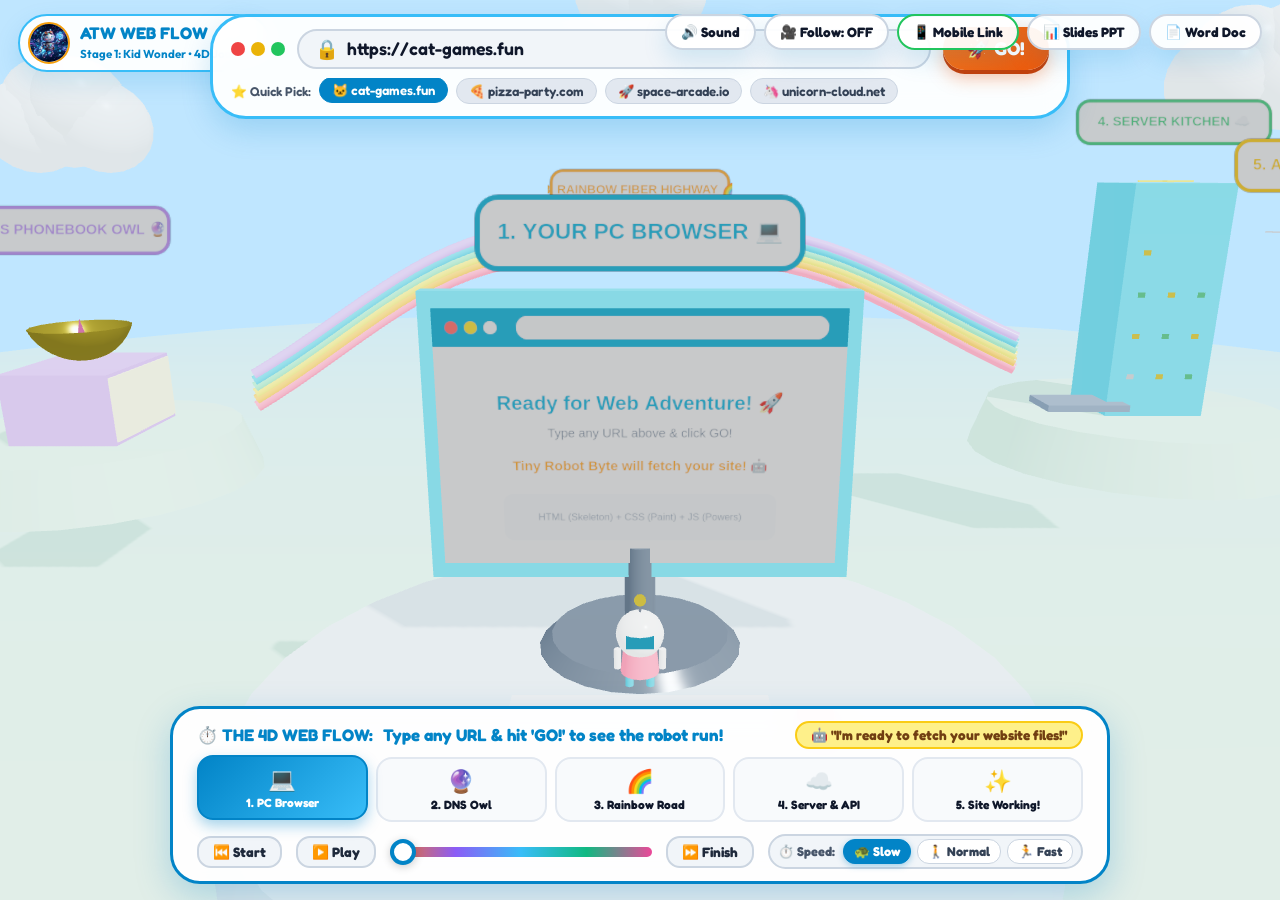
==== index.html @ 29335209 "first stage" ====
<!DOCTYPE html>
<html lang="en">
<head>
    <meta charset="UTF-8">
    <meta name="viewport" content="width=device-width, initial-scale=1.0">
    <title>CyberVerse: How the Web Works (4D Kids Edition - Stage 1)</title>
    <meta name="description" content="Stage 1: Kid Wonder - Type any URL, watch a tiny robot journey through DNS, Rainbow Fiber Highway, and Cloud Server, and return to power on a live working website!">
    <link rel="icon" type="image/jpeg" href="assets/mascot.jpg">
    <link rel="stylesheet" href="style.css">

    <!-- Libraries (Local with CDN fallbacks) -->
    <script src="lib/three.min.js"></script>
    <script>
        if (typeof THREE === 'undefined') {
            document.write('<script src="https://cdnjs.cloudflare.com/ajax/libs/three.js/r128/three.min.js"><\/script>');
        }
    </script>
    <script src="lib/OrbitControls.js"></script>
    <script>
        if (typeof THREE !== 'undefined' && !THREE.OrbitControls) {
            document.write('<script src="https://cdn.jsdelivr.net/npm/three@0.128.0/examples/js/controls/OrbitControls.js"><\/script>');
        }
    </script>
    <script src="lib/confetti.browser.min.js"></script>
    <script>
        if (typeof confetti === 'undefined') {
            document.write('<script src="https://cdn.jsdelivr.net/npm/canvas-confetti@1.6.0/dist/confetti.browser.min.js"><\/script>');
        }
    </script>
</head>
<body>

    <!-- 3D Canvas -->
    <div id="canvas-container"></div>

    <!-- Top Left Brand Mascot -->
    <div class="top-left-brand" id="brand-mascot-btn" title="Click me to talk!">
        <img src="assets/mascot.jpg" alt="Professor Byte" class="mascot-thumb">
        <div class="brand-titles">
            <h1>ATW WEB FLOW</h1>
            <span style="color: var(--brand-blue); font-weight: 700;">Stage 1: Kid Wonder • 4D Journey</span>
        </div>
    </div>

    <!-- Top Center Action: Interactive Address Bar -->
    <header class="top-action-bar" role="banner">
        <div class="browser-input-row">
            <div class="browser-dots">
                <span class="browser-dot dot-red"></span>
                <span class="browser-dot dot-yellow"></span>
                <span class="browser-dot dot-green"></span>
            </div>
            <div class="url-input-box">
                <span class="url-icon">🔒</span>
                <input type="text" id="url-input" class="url-input" value="https://cat-games.fun" placeholder="Type a website URL...">
            </div>
            <button class="btn-go" id="btn-start-journey" title="Send Robot on Web Mission!">
                <span>🚀 GO!</span>
            </button>
        </div>

        <div class="url-presets">
            <span class="preset-label">⭐ Quick Pick:</span>
            <button class="preset-pill active" data-url="https://cat-games.fun" data-name="🐱 Cat Games Live">🐱 cat-games.fun</button>
            <button class="preset-pill" data-url="https://pizza-party.com" data-name="🍕 Pizza Party Robot">🍕 pizza-party.com</button>
            <button class="preset-pill" data-url="https://space-arcade.io" data-name="🚀 Space Arcade 3000">🚀 space-arcade.io</button>
            <button class="preset-pill" data-url="https://unicorn-cloud.net" data-name="🦄 Rainbow Unicorns">🦄 unicorn-cloud.net</button>
        </div>
    </header>

    <!-- Top Right Tools -->
    <nav class="top-right-tools">
        <button class="tool-btn" id="btn-toggle-sound" title="Toggle Sound">
            <span id="sound-icon">🔊 Sound</span>
        </button>
        <button class="tool-btn" id="btn-toggle-cam" title="Toggle Camera Follow Mode">
            <span id="cam-icon">🎥 Follow: OFF</span>
        </button>
        <button class="tool-btn" id="btn-mobile-link" title="Connect Mobile Phone on Same Wi-Fi" style="border-color: #22c55e;">
            <span>📱 Mobile Link</span>
        </button>
        <a href="interactive_presentation.html" class="tool-btn" title="Interactive Presentation Slide Deck">
            <span>📊 Slides PPT</span>
        </a>
        <a href="ATW_Web_Flow_Guide.docx" download class="tool-btn" title="Download Word Guide">
            <span>📄 Word Doc</span>
        </a>
    </nav>

    <!-- Bottom Journey Progress & 4D Time Machine -->
    <footer class="bottom-journey-bar" role="region" aria-label="Web Journey Steps">
        <div class="story-header">
            <div class="story-title-group">
                <span>⏱️ THE 4D WEB FLOW:</span>
                <span id="story-phase-text">Type any URL & hit 'GO!' to see the robot run!</span>
            </div>
            <div class="robot-speech-bubble" id="robot-bubble">
                🤖 "I'm ready to fetch your website files!"
            </div>
        </div>

        <!-- 5 Visual Stages -->
        <div class="journey-steps-grid">
            <div class="journey-step active" id="step-1" data-t="0">
                <span class="step-icon">💻</span>
                <span class="step-label">1. PC Browser</span>
            </div>
            <div class="journey-step" id="step-2" data-t="0.25">
                <span class="step-icon">🔮</span>
                <span class="step-label">2. DNS Owl</span>
            </div>
            <div class="journey-step" id="step-3" data-t="0.45">
                <span class="step-icon">🌈</span>
                <span class="step-label">3. Rainbow Road</span>
            </div>
            <div class="journey-step" id="step-4" data-t="0.75">
                <span class="step-icon">☁️</span>
                <span class="step-label">4. Server & API</span>
            </div>
            <div class="journey-step" id="step-5" data-t="1.0">
                <span class="step-icon">✨</span>
                <span class="step-label">5. Site Working!</span>
            </div>
        </div>

        <!-- 4D Time Machine Scrubber & Speed Controls -->
        <div class="time-scrub-row">
            <button class="scrub-btn" id="btn-rewind" title="Rewind Time">⏮️ Start</button>
            <button class="scrub-btn" id="btn-play-pause" title="Play or Pause">▶️ Play</button>
            <input type="range" min="0" max="100" value="0" step="0.5" class="scrub-slider" id="time-slider" aria-label="4D Time Scrubber">
            <button class="scrub-btn" id="btn-fastforward" title="Jump to Loaded Site">⏩ Finish</button>

            <!-- Speed Options -->
            <div class="speed-control-box">
                <span class="speed-tag-label">⏱️ Speed:</span>
                <button class="speed-btn active" data-speed="0.25" title="Super Slow - Best for learning!">🐢 Slow</button>
                <button class="speed-btn" data-speed="0.6" title="Normal Walking Pace">🚶 Normal</button>
                <button class="speed-btn" data-speed="1.2" title="Fast Running Pace">🏃 Fast</button>
            </div>
        </div>
    </footer>

    <!-- Real Playable Working Website Modal -->
    <div class="site-working-modal" id="working-site-modal" role="dialog" aria-modal="true">
        <div class="site-window-header">
            <div style="display: flex; align-items: center; gap: 8px;">
                <span class="site-tag-success">🟢 HTTP 200 OK</span>
                <span id="modal-site-url" style="font-family: var(--font-heading); font-size: 0.95rem; color: #475569; font-weight: 700;">https://cat-games.fun</span>
            </div>
            
            <!-- Live Tech Sandbox Toggles (HTML, CSS, JS) -->
            <div class="tech-switcher-bar">
                <button class="tech-toggle-btn active" id="btn-toggle-css" title="Toggle CSS Stylesheet ON/OFF">🎨 CSS: ON</button>
                <button class="tech-toggle-btn active" id="btn-toggle-js" title="Toggle JavaScript Brain ON/OFF">⚡ JS: ON</button>
            </div>

            <button class="close-btn" id="btn-close-working-site" title="Close Website">&times;</button>
        </div>

        <!-- The Live Working Playground Screen -->
        <div class="interactive-website-screen" id="site-display-screen">
            <!-- Site Banner -->
            <div class="site-banner">
                <span class="site-banner-icon" id="site-icon">🐱</span>
                <div>
                    <h3 id="site-title">Cat Games Live!</h3>
                    <p id="site-desc">Assembled by your browser with HTML skeleton, CSS styles, and live API data!</p>
                </div>
            </div>

            <!-- Real Interactive Cat Playground Arena -->
            <div class="cat-game-arena" id="cat-arena">
                <div class="cat-character-stage">
                    <div class="cat-mascot-box" id="cat-mascot">
                        <div class="cat-hat" id="cat-hat">🎩</div>
                        <div class="cat-face" id="cat-face">🐱</div>
                        <div class="cat-mood" id="cat-mood-label">Happy & Playful! ❤️</div>
                    </div>

                    <!-- Live Dynamic API Data Feed -->
                    <div class="cat-live-stats">
                        <div class="stat-badge">🐟 Catnip Points: <strong id="cat-score">100</strong></div>
                        <div class="stat-badge">❤️ Happiness: <strong id="cat-happy">100%</strong></div>
                        <div class="stat-badge">📡 Live Players: <strong id="cat-players">5,420</strong></div>
                        <div class="stat-badge">☀️ Weather: <strong id="cat-weather">76°F Sunny</strong></div>
                    </div>
                </div>

                <!-- Interactive Toy Actions -->
                <div class="cat-action-grid">
                    <button class="toy-action-btn" id="btn-cat-yarn">🧶 Throw Yarn Ball (+50 pts)</button>
                    <button class="toy-action-btn" id="btn-cat-fish">🐟 Feed Fish Snack (+100 pts)</button>
                    <button class="toy-action-btn" id="btn-cat-laser">🔴 Shine Laser Pointer</button>
                    <button class="toy-action-btn" id="btn-cat-hat">🎩 Change Cute Hat</button>
                </div>

                <div id="toy-reaction" class="toy-reaction-text">
                    ✨ Click any toy above to test the live JavaScript and API!
                </div>
            </div>

            <!-- Technical Web Explanation Footer -->
            <div class="site-explain-footer">
                <span>🦴 <strong>HTML</strong> provided the buttons & text</span>
                <span>🎨 <strong>CSS</strong> gave the colors & cute layout</span>
                <span>⚡ <strong>JavaScript</strong> powers the toy reactions!</span>
            </div>
        </div>
    </div>

    <!-- Station Educational Card Modal -->
    <div class="station-modal" id="station-modal" role="dialog" aria-modal="true">
        <div style="display: flex; justify-content: space-between; align-items: flex-start;">
            <div>
                <span style="font-size: 0.8rem; font-weight: 700; color: var(--brand-blue); text-transform: uppercase;" id="station-modal-badge">STATION</span>
                <h2 style="font-family: var(--font-heading); font-size: 1.35rem; color: #0f172a;" id="station-modal-title">Station Name</h2>
            </div>
            <button class="close-btn" id="btn-close-station">&times;</button>
        </div>

        <div class="analogy-box">
            <strong style="color: #166534; font-size: 0.85rem;">💡 The Kid Analogy:</strong>
            <p id="station-modal-analogy" style="margin-top: 4px;">Analogy text goes here...</p>
        </div>

        <div class="fun-fact-box">
            <strong style="color: #854d0e; font-size: 0.85rem;">⚡ Mind-Blowing Web Fact:</strong>
            <p id="station-modal-fact" style="margin-top: 4px;">Fact text goes here...</p>
        </div>

        <button class="station-read-btn" id="btn-read-station">
            <span>🔊 Robot Byte, Read This!</span>
        </button>
    </div>

    <!-- Mobile Local Network Connect Modal -->
    <div class="station-modal" id="mobile-modal" role="dialog" aria-modal="true" style="display: none;">
        <div style="display: flex; justify-content: space-between; align-items: flex-start;">
            <div>
                <span style="font-size: 0.8rem; font-weight: 700; color: #16a34a; text-transform: uppercase;">LOCAL NETWORK ACCESS</span>
                <h2 style="font-family: var(--font-heading); font-size: 1.35rem; color: #0f172a;">📱 Open on Your Mobile Phone</h2>
            </div>
            <button class="close-btn" id="btn-close-mobile">&times;</button>
        </div>

        <div class="analogy-box" style="margin-top: 14px;">
            <strong style="color: #166534; font-size: 0.9rem;">📶 Connect on the Same Wi-Fi:</strong>
            <p style="margin-top: 6px; font-size: 0.92rem; color: #334155;">
                Make sure your phone or tablet is connected to the same Wi-Fi network as this computer, then open any browser and visit:
            </p>
            <div style="margin-top: 10px; display: flex; align-items: center; gap: 8px;">
                <input type="text" id="mobile-ip-input" readonly value="http://192.168.1.2:5173/" style="flex: 1; padding: 10px 14px; font-family: monospace; font-size: 1.05rem; font-weight: 700; color: #0369a1; background: #e0f2fe; border: 2px solid #38bdf8; border-radius: 12px; outline: none;">
                <button id="btn-copy-mobile-ip" class="btn-go" style="padding: 10px 18px; font-size: 0.95rem; border-radius: 12px;">📋 Copy</button>
            </div>
            <div id="copy-feedback" style="font-size: 0.82rem; color: #16a34a; font-weight: 700; margin-top: 6px; min-height: 1.2rem;"></div>
        </div>

        <div class="fun-fact-box" style="margin-top: 12px;">
            <strong style="color: #854d0e; font-size: 0.85rem;">⚡ Multi-Device Web Fact:</strong>
            <p style="margin-top: 4px; font-size: 0.85rem; color: #475569;">
                Your computer acts as a live HTTP host! Packets fly between your smartphone and PC through your home Wi-Fi router in under 1 millisecond.
            </p>
        </div>
    </div>

    <!-- Scripts -->
    <script src="audio.js"></script>
    <script src="world.js"></script>
    <script src="app.js"></script>
</body>
</html>
---- style.css ----
/* ============================================================================
   ATW WEB FLOW: BRIGHT & SUNNY EDITION - Kid-Friendly Stylesheet
   Light, cheerful, high-contrast, colorful, intuitive, and joyful
   ============================================================================ */

@import url('https://fonts.googleapis.com/css2?family=Fredoka:wght@400;500;600;700&family=Outfit:wght@400;600;700;800&family=Space+Grotesk:wght@500;700&display=swap');

:root {
    --sky-top: #bae6fd;
    --sky-bottom: #f0f9ff;
    --card-bg: rgba(255, 255, 255, 0.94);
    --card-border: #38bdf8;
    
    --brand-blue: #0284c7;
    --brand-yellow: #f59e0b;
    --brand-pink: #ec4899;
    --brand-purple: #8b5cf6;
    --brand-green: #10b981;
    --brand-orange: #f97316;

    --text-dark: #0f172a;
    --text-muted: #475569;

    --font-heading: 'Fredoka', cursive, sans-serif;
    --font-body: 'Outfit', sans-serif;
    --font-mono: 'Space Grotesk', monospace;

    --shadow-soft: 0 10px 25px rgba(2, 132, 199, 0.15);
    --shadow-pop: 0 8px 0 rgba(2, 132, 199, 0.25);
}

* {
    box-sizing: border-box;
    margin: 0;
    padding: 0;
    user-select: none;
    -webkit-user-select: none;
}

body {
    background: linear-gradient(180deg, #7dd3fc 0%, #e0f2fe 60%, #f0fdf4 100%);
    color: var(--text-dark);
    font-family: var(--font-body);
    overflow: hidden;
    width: 100vw;
    height: 100vh;
}

#canvas-container {
    position: absolute;
    top: 0;
    left: 0;
    width: 100%;
    height: 100%;
    z-index: 1;
}

/* ============================================================================
   TOP BROWSER URL SEARCH BAR (THE MAIN ACTION FOR KIDS!)
   ============================================================================ */

.top-action-bar {
    position: absolute;
    top: 14px;
    left: 50%;
    transform: translateX(-50%);
    width: 90%;
    max-width: 860px;
    background: var(--card-bg);
    border: 3px solid var(--card-border);
    border-radius: 36px;
    padding: 10px 18px;
    box-shadow: 0 12px 30px rgba(2, 132, 199, 0.2);
    backdrop-filter: blur(12px);
    z-index: 10;
    display: flex;
    flex-direction: column;
    gap: 8px;
}

.browser-input-row {
    display: flex;
    align-items: center;
    gap: 12px;
}

.browser-dots {
    display: flex;
    gap: 6px;
}

.browser-dot {
    width: 14px;
    height: 14px;
    border-radius: 50%;
}
.dot-red { background: #ef4444; }
.dot-yellow { background: #eab308; }
.dot-green { background: #22c55e; }

.url-input-box {
    flex: 1;
    display: flex;
    align-items: center;
    background: #f1f5f9;
    border: 2px solid #cbd5e1;
    border-radius: 24px;
    padding: 6px 16px;
    gap: 8px;
    transition: all 0.2s ease;
}

.url-input-box:focus-within {
    border-color: var(--brand-blue);
    background: #ffffff;
    box-shadow: 0 0 12px rgba(2, 132, 199, 0.25);
}

.url-icon {
    font-size: 1.2rem;
}

.url-input {
    flex: 1;
    background: transparent;
    border: none;
    outline: none;
    font-family: var(--font-heading);
    font-size: 1.1rem;
    color: var(--text-dark);
    font-weight: 600;
}

.btn-go {
    background: linear-gradient(135deg, #f97316, #ea580c);
    border: none;
    color: #ffffff;
    font-family: var(--font-heading);
    font-size: 1.15rem;
    font-weight: 700;
    padding: 10px 24px;
    border-radius: 24px;
    cursor: pointer;
    display: flex;
    align-items: center;
    gap: 8px;
    box-shadow: 0 4px 0 #c2410c, 0 8px 18px rgba(234, 88, 12, 0.35);
    transition: all 0.15s ease;
}

.btn-go:hover {
    transform: translateY(-2px);
    box-shadow: 0 6px 0 #c2410c, 0 12px 22px rgba(234, 88, 12, 0.45);
}

.btn-go:active {
    transform: translateY(2px);
    box-shadow: 0 2px 0 #c2410c;
}

/* Quick Pick Preset Pills */
.url-presets {
    display: flex;
    align-items: center;
    gap: 8px;
    overflow-x: auto;
    padding-bottom: 2px;
}

.preset-label {
    font-family: var(--font-heading);
    font-size: 0.8rem;
    color: var(--text-muted);
    font-weight: 600;
}

.preset-pill {
    background: #e2e8f0;
    border: 1px solid #cbd5e1;
    border-radius: 16px;
    padding: 4px 12px;
    font-family: var(--font-heading);
    font-size: 0.82rem;
    font-weight: 600;
    color: #334155;
    cursor: pointer;
    white-space: nowrap;
    transition: all 0.15s ease;
}

.preset-pill:hover, .preset-pill.active {
    background: var(--brand-blue);
    border-color: var(--brand-blue);
    color: #ffffff;
    transform: translateY(-1px);
}

/* ============================================================================
   TOP CORNER CONTROLS (MASCOT & SOUND)
   ============================================================================ */

.top-left-brand {
    position: absolute;
    top: 14px;
    left: 18px;
    display: flex;
    align-items: center;
    gap: 10px;
    background: var(--card-bg);
    border: 2px solid var(--card-border);
    border-radius: 30px;
    padding: 6px 14px 6px 8px;
    box-shadow: var(--shadow-soft);
    z-index: 10;
    cursor: pointer;
}

.mascot-thumb {
    width: 42px;
    height: 42px;
    border-radius: 50%;
    border: 2px solid var(--brand-yellow);
    animation: bounceMascot 2.5s infinite ease-in-out;
}

@keyframes bounceMascot {
    0%, 100% { transform: translateY(0); }
    50% { transform: translateY(-4px); }
}

.brand-titles h1 {
    font-family: var(--font-heading);
    font-size: 1.05rem;
    color: var(--brand-blue);
    line-height: 1.1;
}

.brand-titles span {
    font-size: 0.72rem;
    color: var(--text-muted);
    font-weight: 600;
}

.top-right-tools {
    position: absolute;
    top: 14px;
    right: 18px;
    display: flex;
    gap: 8px;
    z-index: 10;
}

.tool-btn {
    background: var(--card-bg);
    border: 2px solid #cbd5e1;
    border-radius: 20px;
    padding: 8px 14px;
    font-family: var(--font-heading);
    font-size: 0.85rem;
    font-weight: 700;
    color: var(--text-dark);
    cursor: pointer;
    display: flex;
    align-items: center;
    gap: 6px;
    box-shadow: var(--shadow-soft);
    transition: all 0.2s ease;
    text-decoration: none;
}

.tool-btn:hover {
    border-color: var(--brand-blue);
    background: #ffffff;
    transform: translateY(-2px);
}

/* ============================================================================
   BOTTOM STEP JOURNEY PROGRESS BAR
   ============================================================================ */

.bottom-journey-bar {
    position: absolute;
    bottom: 16px;
    left: 50%;
    transform: translateX(-50%);
    width: 92%;
    max-width: 940px;
    background: var(--card-bg);
    border: 3px solid var(--brand-blue);
    border-radius: 30px;
    padding: 12px 24px;
    box-shadow: 0 12px 35px rgba(2, 132, 199, 0.25);
    backdrop-filter: blur(12px);
    z-index: 10;
    display: flex;
    flex-direction: column;
    gap: 8px;
}

.story-header {
    display: flex;
    justify-content: space-between;
    align-items: center;
}

.story-title-group {
    display: flex;
    align-items: center;
    gap: 10px;
    font-family: var(--font-heading);
    font-size: 1.05rem;
    font-weight: 700;
    color: var(--brand-blue);
}

.robot-speech-bubble {
    background: #fef08a;
    border: 2px solid #facc15;
    border-radius: 16px;
    padding: 4px 14px;
    font-family: var(--font-heading);
    font-size: 0.85rem;
    color: #713f12;
    font-weight: 700;
    animation: pulseSpeech 2s infinite ease-in-out;
}

@keyframes pulseSpeech {
    0%, 100% { transform: scale(1); }
    50% { transform: scale(1.02); }
}

.journey-steps-grid {
    display: grid;
    grid-template-columns: repeat(5, 1fr);
    gap: 8px;
}

.journey-step {
    background: #f8fafc;
    border: 2px solid #e2e8f0;
    border-radius: 16px;
    padding: 8px 10px;
    text-align: center;
    cursor: pointer;
    transition: all 0.2s ease;
    display: flex;
    flex-direction: column;
    align-items: center;
    gap: 2px;
}

.journey-step:hover {
    border-color: var(--brand-blue);
    background: #ffffff;
    transform: translateY(-2px);
}

.journey-step.active {
    background: linear-gradient(135deg, #0284c7, #38bdf8);
    border-color: #0284c7;
    color: #ffffff;
    box-shadow: 0 6px 14px rgba(2, 132, 199, 0.35);
    transform: translateY(-2px);
}

.step-icon {
    font-size: 1.4rem;
}

.step-label {
    font-family: var(--font-heading);
    font-size: 0.75rem;
    font-weight: 700;
}

/* 4D Time Machine Scrubber */
.time-scrub-row {
    display: flex;
    align-items: center;
    gap: 14px;
    margin-top: 4px;
}

.scrub-slider {
    flex: 1;
    -webkit-appearance: none;
    appearance: none;
    height: 10px;
    border-radius: 5px;
    background: linear-gradient(90deg, #f97316, #8b5cf6, #38bdf8, #10b981, #ec4899);
    outline: none;
    cursor: pointer;
}

.scrub-slider::-webkit-slider-thumb {
    -webkit-appearance: none;
    appearance: none;
    width: 26px;
    height: 26px;
    border-radius: 50%;
    background: #ffffff;
    border: 4px solid var(--brand-blue);
    box-shadow: 0 2px 8px rgba(0, 0, 0, 0.2);
    cursor: grab;
    transition: transform 0.15s ease;
}

.scrub-slider::-webkit-slider-thumb:hover {
    transform: scale(1.2);
}

.scrub-btn {
    background: #f1f5f9;
    border: 2px solid #cbd5e1;
    border-radius: 14px;
    color: #1e293b;
    font-family: var(--font-heading);
    font-weight: 700;
    font-size: 0.85rem;
    padding: 6px 14px;
    cursor: pointer;
    display: flex;
    align-items: center;
    gap: 6px;
    transition: all 0.2s ease;
}

.scrub-btn:hover {
    background: var(--brand-blue);
    border-color: var(--brand-blue);
    color: #ffffff;
}

/* Speed Controls */
.speed-control-box {
    display: flex;
    align-items: center;
    gap: 6px;
    background: #f1f5f9;
    border: 2px solid #cbd5e1;
    border-radius: 18px;
    padding: 3px 8px;
}

.speed-tag-label {
    font-family: var(--font-heading);
    font-size: 0.8rem;
    font-weight: 700;
    color: var(--text-muted);
    margin-right: 2px;
}

.speed-btn {
    background: #ffffff;
    border: 1px solid #cbd5e1;
    border-radius: 12px;
    color: #334155;
    font-family: var(--font-heading);
    font-weight: 700;
    font-size: 0.8rem;
    padding: 4px 10px;
    cursor: pointer;
    transition: all 0.15s ease;
}

.speed-btn:hover {
    border-color: var(--brand-blue);
    transform: translateY(-1px);
}

.speed-btn.active {
    background: var(--brand-blue);
    border-color: var(--brand-blue);
    color: #ffffff;
    box-shadow: 0 2px 6px rgba(2, 132, 199, 0.35);
}

/* ============================================================================
   LIVE WORKING WEBSITE POPUP / MODAL (WHEN ROBOT RETURNS!)
   ============================================================================ */

.site-working-modal {
    position: absolute;
    top: 50%;
    left: 50%;
    transform: translate(-50%, -50%) scale(0.9);
    width: 620px;
    max-width: 95vw;
    background: #ffffff;
    border: 4px solid var(--brand-green);
    border-radius: 32px;
    padding: 24px;
    box-shadow: 0 20px 60px rgba(16, 185, 129, 0.35);
    z-index: 30;
    opacity: 0;
    pointer-events: none;
    transition: all 0.3s cubic-bezier(0.16, 1, 0.3, 1);
}

.site-working-modal.open {
    opacity: 1;
    pointer-events: auto;
    transform: translate(-50%, -50%) scale(1);
}

.site-window-header {
    display: flex;
    justify-content: space-between;
    align-items: center;
    border-bottom: 2px solid #f1f5f9;
    padding-bottom: 12px;
    margin-bottom: 14px;
}

.tech-switcher-bar {
    display: flex;
    gap: 6px;
}

.tech-toggle-btn {
    background: #f1f5f9;
    border: 2px solid #cbd5e1;
    border-radius: 14px;
    font-family: var(--font-heading);
    font-size: 0.8rem;
    font-weight: 700;
    color: #475569;
    padding: 4px 10px;
    cursor: pointer;
    transition: all 0.15s ease;
}

.tech-toggle-btn.active {
    background: var(--brand-blue);
    border-color: var(--brand-blue);
    color: #ffffff;
    box-shadow: 0 2px 6px rgba(2, 132, 199, 0.3);
}

/* Interactive Mini-Site Frame */
.interactive-website-screen {
    background: linear-gradient(135deg, #f0fdf4, #e0f2fe);
    border: 3px solid #cbd5e1;
    border-radius: 20px;
    padding: 20px;
    min-height: 380px;
    display: flex;
    flex-direction: column;
    justify-content: space-between;
    transition: all 0.3s ease;
}

/* CSS-Disabled Mode (Shows kids what HTML without CSS looks like!) */
.interactive-website-screen.css-disabled {
    background: #ffffff !important;
    border: 2px solid #000000 !important;
    border-radius: 0 !important;
    font-family: 'Times New Roman', serif !important;
    color: #000000 !important;
    box-shadow: none !important;
}

.interactive-website-screen.css-disabled * {
    font-family: 'Times New Roman', serif !important;
    border-radius: 0 !important;
    background: #e5e5e5 !important;
    color: #000000 !important;
    box-shadow: none !important;
    border: 1px solid #777777 !important;
}

.site-banner {
    display: flex;
    align-items: center;
    gap: 12px;
}

.site-banner-icon {
    font-size: 2.8rem;
}

.site-banner h3 {
    font-family: var(--font-heading);
    font-size: 1.5rem;
    color: #0f172a;
}

.site-banner p {
    font-size: 0.9rem;
    color: #475569;
}

/* Cat Game Arena */
.cat-game-arena {
    background: #ffffff;
    border: 3px solid var(--brand-blue);
    border-radius: 20px;
    padding: 16px;
    margin: 12px 0;
    display: flex;
    flex-direction: column;
    gap: 12px;
}

.cat-character-stage {
    display: flex;
    align-items: center;
    justify-content: space-around;
    padding: 10px;
    background: #f8fafc;
    border-radius: 16px;
}

.cat-mascot-box {
    display: flex;
    flex-direction: column;
    align-items: center;
    cursor: pointer;
    transition: transform 0.2s ease;
}

.cat-mascot-box:hover {
    transform: scale(1.1);
}

.cat-hat {
    font-size: 2rem;
    margin-bottom: -10px;
    z-index: 2;
    transition: transform 0.2s ease;
}

.cat-face {
    font-size: 4.5rem;
    line-height: 1;
    filter: drop-shadow(0 4px 10px rgba(0, 0, 0, 0.15));
    animation: purrBounce 2s infinite ease-in-out;
}

@keyframes purrBounce {
    0%, 100% { transform: translateY(0); }
    50% { transform: translateY(-6px); }
}

.cat-mood {
    font-family: var(--font-heading);
    font-size: 0.85rem;
    font-weight: 700;
    color: #0284c7;
    margin-top: 4px;
}

.cat-live-stats {
    display: flex;
    flex-direction: column;
    gap: 6px;
}

.stat-badge {
    background: #ffffff;
    border: 1px solid #cbd5e1;
    border-radius: 10px;
    padding: 4px 10px;
    font-family: var(--font-heading);
    font-size: 0.82rem;
    color: #334155;
}

.cat-action-grid {
    display: grid;
    grid-template-columns: 1fr 1fr;
    gap: 8px;
}

.toy-action-btn {
    background: linear-gradient(135deg, #0284c7, #38bdf8);
    border: none;
    color: #ffffff;
    font-family: var(--font-heading);
    font-size: 0.95rem;
    font-weight: 700;
    padding: 10px 14px;
    border-radius: 14px;
    cursor: pointer;
    box-shadow: 0 4px 10px rgba(2, 132, 199, 0.25);
    transition: all 0.15s ease;
}

.toy-action-btn:hover {
    transform: translateY(-2px);
    box-shadow: 0 6px 14px rgba(2, 132, 199, 0.35);
}

.toy-action-btn:active {
    transform: translateY(1px);
}

.toy-reaction-text {
    text-align: center;
    font-family: var(--font-heading);
    font-size: 0.95rem;
    font-weight: 700;
    color: #16a34a;
    min-height: 1.5rem;
}

.site-explain-footer {
    display: flex;
    justify-content: space-between;
    align-items: center;
    font-size: 0.8rem;
    color: #64748b;
    border-top: 1px solid #e2e8f0;
    padding-top: 8px;
}
    color: #ffffff;
    font-family: var(--font-heading);
    font-size: 1.1rem;
    font-weight: 700;
    padding: 12px 24px;
    border-radius: 20px;
    cursor: pointer;
    box-shadow: 0 4px 12px rgba(245, 158, 11, 0.35);
    transition: transform 0.15s ease;
}

.toy-btn:hover {
    transform: scale(1.05);
}

/* ============================================================================
   STATION EDUCATIONAL CARD MODAL
   ============================================================================ */

.station-modal {
    position: absolute;
    top: 50%;
    right: 24px;
    transform: translateY(-50%) scale(0.95);
    width: 380px;
    max-height: 85vh;
    overflow-y: auto;
    background: #ffffff;
    border: 3px solid var(--brand-blue);
    border-radius: 28px;
    padding: 24px;
    box-shadow: 0 15px 40px rgba(2, 132, 199, 0.25);
    z-index: 25;
    opacity: 0;
    pointer-events: none;
    transition: all 0.3s cubic-bezier(0.16, 1, 0.3, 1);
}

.station-modal.open {
    opacity: 1;
    pointer-events: auto;
    transform: translateY(-50%) scale(1);
}

.close-btn {
    background: #f1f5f9;
    border: none;
    width: 32px;
    height: 32px;
    border-radius: 50%;
    font-size: 1.2rem;
    cursor: pointer;
    display: flex;
    align-items: center;
    justify-content: center;
}
.close-btn:hover {
    background: #ef4444;
    color: white;
}

.analogy-box {
    background: #f0fdf4;
    border-left: 5px solid var(--brand-green);
    border-radius: 0 14px 14px 0;
    padding: 12px 16px;
    margin: 14px 0;
    font-size: 0.95rem;
    line-height: 1.45;
}

.fun-fact-box {
    background: #fefce8;
    border: 2px dashed #eab308;
    border-radius: 14px;
    padding: 12px 16px;
    margin-bottom: 14px;
    font-size: 0.85rem;
}

.station-read-btn {
    width: 100%;
    background: linear-gradient(135deg, #0284c7, #38bdf8);
    border: none;
    color: white;
    font-family: var(--font-heading);
    font-size: 1rem;
    font-weight: 700;
    padding: 12px;
    border-radius: 16px;
    cursor: pointer;
}

/* ============================================================================
   BUILD-A-PAGE LAB MODAL (HTML, CSS & JS ROBOT)
   ============================================================================ */

.lab-modal {
    position: absolute;
    top: 50%;
    left: 50%;
    transform: translate(-50%, -50%) scale(0.95);
    width: 700px;
    max-width: 95vw;
    background: #ffffff;
    border: 3px solid var(--brand-pink);
    border-radius: 30px;
    padding: 24px;
    box-shadow: 0 20px 50px rgba(236, 72, 153, 0.25);
    z-index: 28;
    opacity: 0;
    pointer-events: none;
    transition: all 0.3s cubic-bezier(0.16, 1, 0.3, 1);
}

.lab-modal.open {
    opacity: 1;
    pointer-events: auto;
    transform: translate(-50%, -50%) scale(1);
}

.layer-switch-card {
    background: #f8fafc;
    border: 2px solid #e2e8f0;
    border-radius: 16px;
    padding: 12px 14px;
    cursor: pointer;
    margin-bottom: 10px;
    transition: all 0.2s ease;
}

.layer-switch-card.active {
    background: #ffffff;
    border-color: var(--brand-blue);
    box-shadow: 0 4px 12px rgba(2, 132, 199, 0.15);
}

/* Enhanced Responsive Layout for Mobile Phones & Tablets */
@media (max-width: 768px) {
    .top-left-brand {
        top: 8px;
        left: 8px;
        padding: 4px 10px;
    }
    .brand-titles h1 {
        font-size: 0.95rem;
    }
    .brand-titles span {
        display: none;
    }
    .top-right-tools {
        top: 8px;
        right: 8px;
        gap: 6px;
    }
    .top-right-tools .tool-btn {
        padding: 6px 10px;
        font-size: 0.8rem;
    }
    .top-action-bar {
        width: 96%;
        top: 60px;
        padding: 8px 12px;
    }
    .url-input {
        font-size: 0.95rem;
    }
    .btn-go {
        padding: 8px 16px;
        font-size: 1rem;
    }
    .url-presets {
        overflow-x: auto;
        flex-wrap: nowrap;
        padding-bottom: 4px;
        -webkit-overflow-scrolling: touch;
    }
    .preset-pill {
        white-space: nowrap;
        font-size: 0.78rem;
        padding: 4px 10px;
    }
    .bottom-journey-bar {
        width: 96%;
        padding: 8px 10px;
        bottom: 8px;
    }
    .story-header {
        flex-direction: column;
        align-items: flex-start;
        gap: 4px;
    }
    .robot-speech-bubble {
        font-size: 0.8rem;
        padding: 4px 10px;
    }
    .journey-steps-grid {
        grid-template-columns: repeat(5, 1fr);
        gap: 4px;
    }
    .journey-step {
        padding: 4px 2px;
    }
    .step-icon {
        font-size: 1.1rem;
    }
    .step-label {
        font-size: 0.65rem;
        white-space: nowrap;
        overflow: hidden;
        text-overflow: ellipsis;
    }
    .time-scrub-row {
        flex-wrap: wrap;
        gap: 6px;
    }
    .speed-control-box {
        width: 100%;
        justify-content: center;
    }
    .site-working-modal, .station-modal {
        width: 95%;
        max-height: 88vh;
        padding: 14px;
    }
    .cat-action-grid {
        grid-template-columns: repeat(2, 1fr);
    }
}
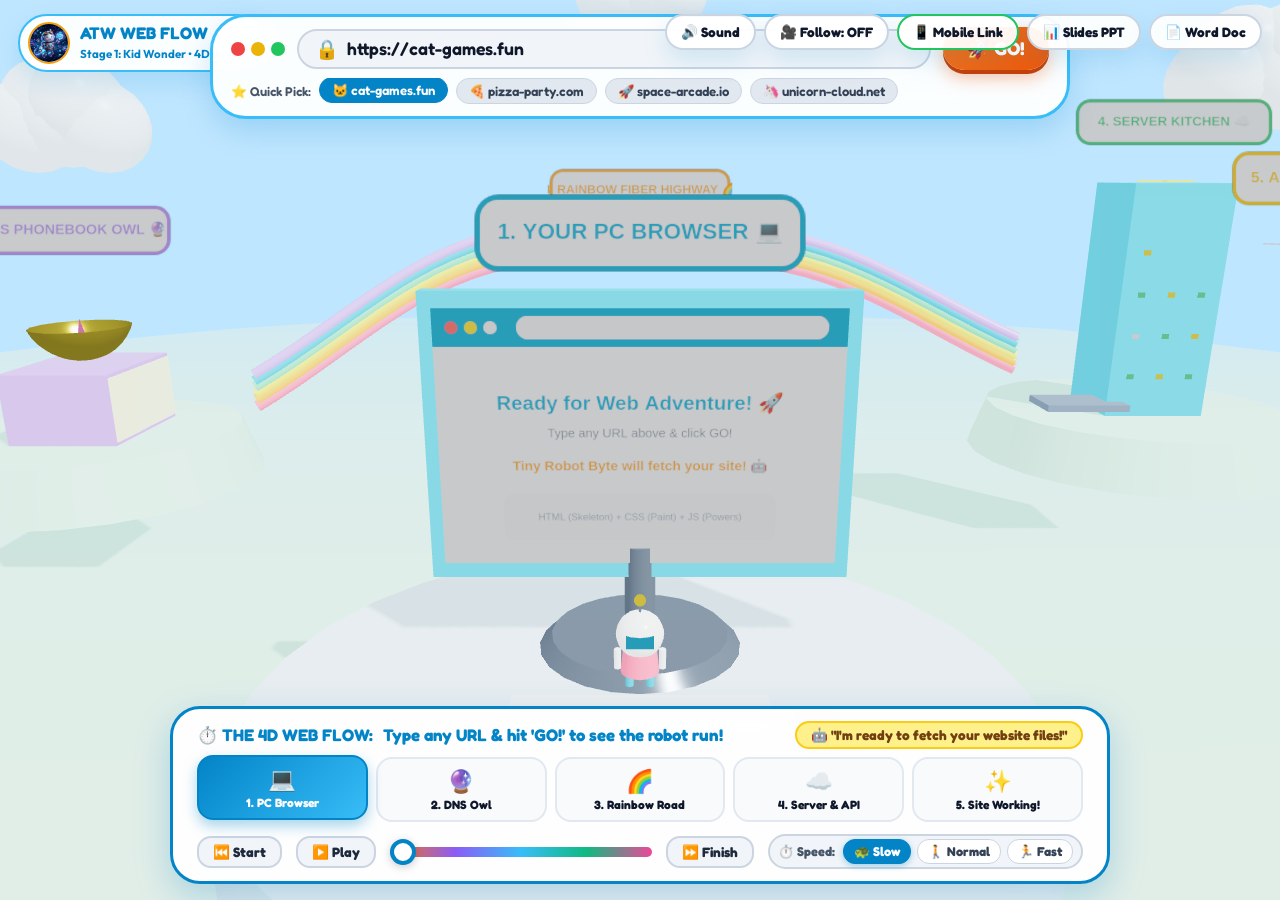
==== commit b6a73365: "first stage: complete rebranding to ATW WEB FLOW" ====
--- a/index.html
+++ b/index.html
@@ -3,7 +3,7 @@
 <head>
     <meta charset="UTF-8">
     <meta name="viewport" content="width=device-width, initial-scale=1.0">
-    <title>CyberVerse: How the Web Works (4D Kids Edition - Stage 1)</title>
+    <title>ATW WEB FLOW: How the Web Works (4D Kids Edition - Stage 1)</title>
     <meta name="description" content="Stage 1: Kid Wonder - Type any URL, watch a tiny robot journey through DNS, Rainbow Fiber Highway, and Cloud Server, and return to power on a live working website!">
     <link rel="icon" type="image/jpeg" href="assets/mascot.jpg">
     <link rel="stylesheet" href="style.css">
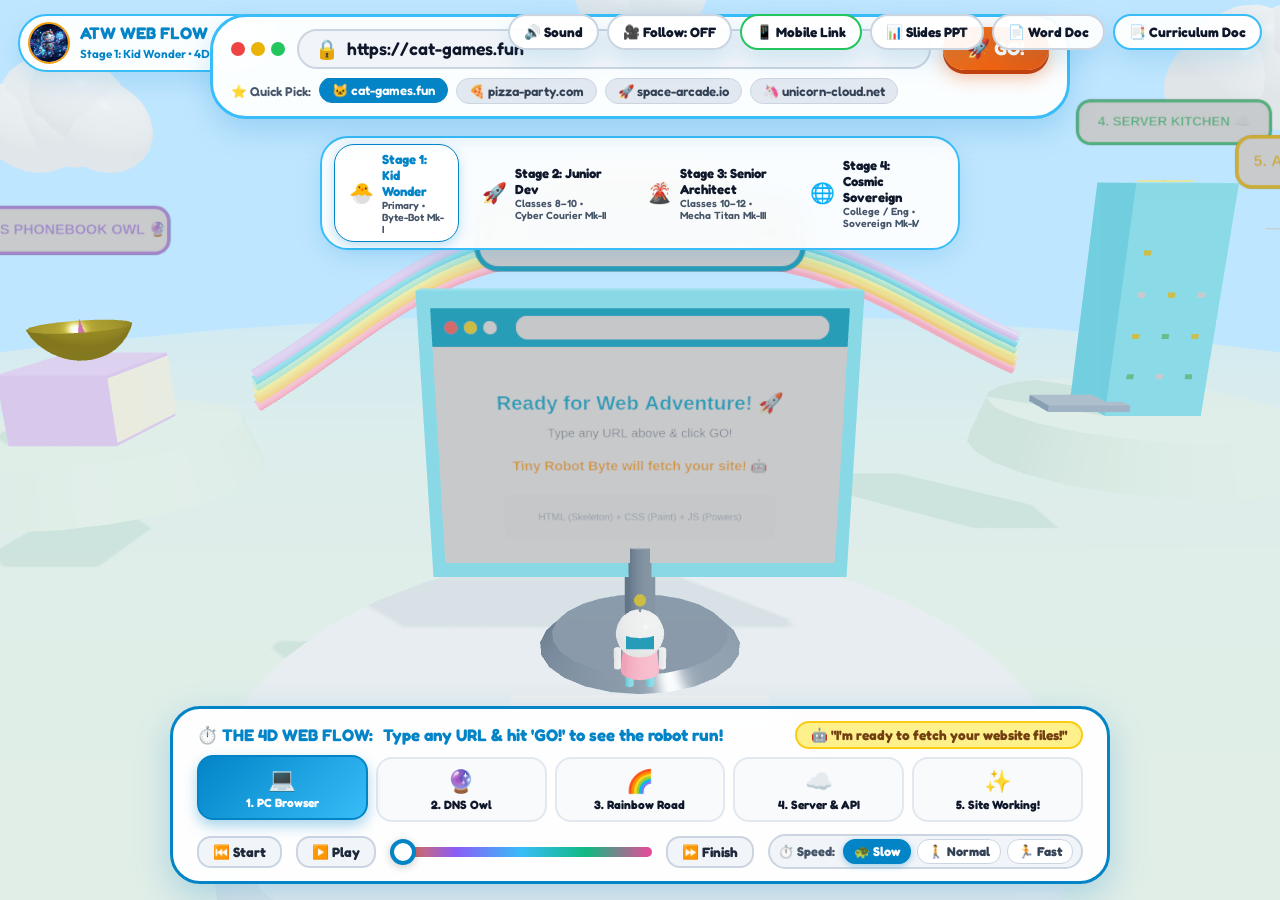
==== commit c53ecbf8: "feat: in-page multi-stage evolution engine (Stages 1-4), isolated Stage 1 archive, and comprehensive" ====
--- a/index.html
+++ b/index.html
@@ -68,6 +68,38 @@
         </div>
     </header>
 
+    <!-- In-Page Stage Evolution Bar (Evolve / Devolve without Page Reload) -->
+    <nav class="evolution-tier-bar" id="evolution-tier-bar" aria-label="Web Journey Evolution Stages">
+        <button class="tier-btn active" data-stage="1" id="tier-btn-1" title="Stage 1: Kid Wonder (Under 12)">
+            <span class="tier-icon">🐣</span>
+            <div class="tier-label-box">
+                <span class="tier-name">Stage 1: Kid Wonder</span>
+                <span class="tier-evolution-tag">Primary • Byte-Bot Mk-I</span>
+            </div>
+        </button>
+        <button class="tier-btn" data-stage="2" id="tier-btn-2" title="Stage 2: Junior Dev (Classes 8-10 / Ages 13-15)">
+            <span class="tier-icon">🚀</span>
+            <div class="tier-label-box">
+                <span class="tier-name">Stage 2: Junior Dev</span>
+                <span class="tier-evolution-tag">Classes 8–10 • Cyber Courier Mk-II</span>
+            </div>
+        </button>
+        <button class="tier-btn" data-stage="3" id="tier-btn-3" title="Stage 3: Senior Architect (Classes 10-12 / Ages 16-18)">
+            <span class="tier-icon">🌋</span>
+            <div class="tier-label-box">
+                <span class="tier-name">Stage 3: Senior Architect</span>
+                <span class="tier-evolution-tag">Classes 10–12 • Mecha Titan Mk-III</span>
+            </div>
+        </button>
+        <button class="tier-btn" data-stage="4" id="tier-btn-4" title="Stage 4: Cosmic Sovereign (College & University)">
+            <span class="tier-icon">🌐</span>
+            <div class="tier-label-box">
+                <span class="tier-name">Stage 4: Cosmic Sovereign</span>
+                <span class="tier-evolution-tag">College / Eng • Sovereign Mk-IV</span>
+            </div>
+        </button>
+    </nav>
+
     <!-- Top Right Tools -->
     <nav class="top-right-tools">
         <button class="tool-btn" id="btn-toggle-sound" title="Toggle Sound">
@@ -84,6 +116,9 @@
         </a>
         <a href="ATW_Web_Flow_Guide.docx" download class="tool-btn" title="Download Word Guide">
             <span>📄 Word Doc</span>
+        </a>
+        <a href="ATW_Web_Flow_Research_Curriculum.docx" download class="tool-btn" title="Download 4-Tier Curriculum Research Guide" style="border-color: #38bdf8;">
+            <span>📑 Curriculum Doc</span>
         </a>
     </nav>
 
@@ -228,6 +263,22 @@
             <p id="station-modal-fact" style="margin-top: 4px;">Fact text goes here...</p>
         </div>
 
+        <!-- Deep CS Technical Block (Visible in Stage 2, 3, 4) -->
+        <div id="station-modal-tech-box" style="display: none; margin-top: 10px;">
+            <div style="font-size: 0.82rem; font-weight: 700; color: #0369a1; text-transform: uppercase;">💻 Real Computer Science Architecture:</div>
+            <p id="station-modal-tech" style="font-size: 0.88rem; color: #334155; margin-top: 4px; line-height: 1.4;"></p>
+            
+            <div style="margin-top: 8px;">
+                <div style="display: flex; justify-content: space-between; align-items: center; margin-bottom: 4px;">
+                    <span style="font-size: 0.75rem; font-weight: 700; color: #64748b;">RAW PROTOCOL PAYLOAD / CODE:</span>
+                    <button id="btn-copy-tech-code" style="background: #e2e8f0; border: 1px solid #cbd5e1; border-radius: 6px; padding: 2px 8px; font-size: 0.72rem; cursor: pointer; color: #0284c7; font-weight: 700;">📋 Copy Code</button>
+                </div>
+                <pre id="station-modal-code" style="background: #0f172a; color: #38bdf8; padding: 10px; border-radius: 8px; font-family: monospace; font-size: 0.78rem; overflow-x: auto; max-height: 140px; border: 1px solid #334155;"></pre>
+            </div>
+            
+            <div id="station-modal-tags" style="display: flex; gap: 6px; flex-wrap: wrap; margin-top: 8px;"></div>
+        </div>
+
         <button class="station-read-btn" id="btn-read-station">
             <span>🔊 Robot Byte, Read This!</span>
         </button>
@@ -263,6 +314,11 @@
         </div>
     </div>
 
+    <!-- Curriculum Data Modules (Stages 2, 3, 4) -->
+    <script src="stages/stage2/stage2_curriculum.js"></script>
+    <script src="stages/stage3/stage3_curriculum.js"></script>
+    <script src="stages/stage4/stage4_curriculum.js"></script>
+
     <!-- Scripts -->
     <script src="audio.js"></script>
     <script src="world.js"></script>
--- a/style.css
+++ b/style.css
@@ -943,3 +943,103 @@
         grid-template-columns: repeat(2, 1fr);
     }
 }
+
+/* ============================================================================
+   IN-PAGE EVOLUTION TIER BAR (STAGE 1 TO STAGE 4)
+   ============================================================================ */
+
+.evolution-tier-bar {
+    position: absolute;
+    top: 136px;
+    left: 50%;
+    transform: translateX(-50%);
+    display: flex;
+    gap: 8px;
+    z-index: 9;
+    background: rgba(255, 255, 255, 0.92);
+    border: 2px solid var(--card-border);
+    border-radius: 28px;
+    padding: 6px 12px;
+    box-shadow: 0 8px 24px rgba(2, 132, 199, 0.15);
+    backdrop-filter: blur(12px);
+    transition: all 0.3s ease;
+}
+
+.tier-btn {
+    background: transparent;
+    border: 1.5px solid transparent;
+    border-radius: 20px;
+    padding: 6px 14px;
+    display: flex;
+    align-items: center;
+    gap: 8px;
+    cursor: pointer;
+    font-family: var(--font-heading);
+    transition: all 0.2s ease;
+    text-align: left;
+}
+
+.tier-btn:hover {
+    background: #f1f5f9;
+    border-color: #cbd5e1;
+    transform: translateY(-1px);
+}
+
+.tier-btn.active {
+    background: #ffffff;
+    border-color: var(--brand-blue);
+    box-shadow: 0 4px 12px rgba(2, 132, 199, 0.25);
+}
+
+.tier-icon {
+    font-size: 1.25rem;
+}
+
+.tier-label-box {
+    display: flex;
+    flex-direction: column;
+}
+
+.tier-name {
+    font-size: 0.82rem;
+    font-weight: 700;
+    color: var(--text-dark);
+}
+
+.tier-btn.active .tier-name {
+    color: var(--brand-blue);
+}
+
+.tier-evolution-tag {
+    font-size: 0.65rem;
+    color: var(--text-muted);
+    font-weight: 600;
+}
+
+/* Tech Specs Tag Pill */
+.tech-spec-pill {
+    background: #e0f2fe;
+    color: #0369a1;
+    border: 1px solid #7dd3fc;
+    font-size: 0.72rem;
+    font-weight: 700;
+    border-radius: 12px;
+    padding: 3px 8px;
+    display: inline-block;
+}
+
+@media (max-width: 768px) {
+    .evolution-tier-bar {
+        top: 140px;
+        width: 96%;
+        overflow-x: auto;
+        justify-content: flex-start;
+        padding: 4px 8px;
+        -webkit-overflow-scrolling: touch;
+    }
+    .tier-btn {
+        padding: 4px 10px;
+        white-space: nowrap;
+    }
+}
+
